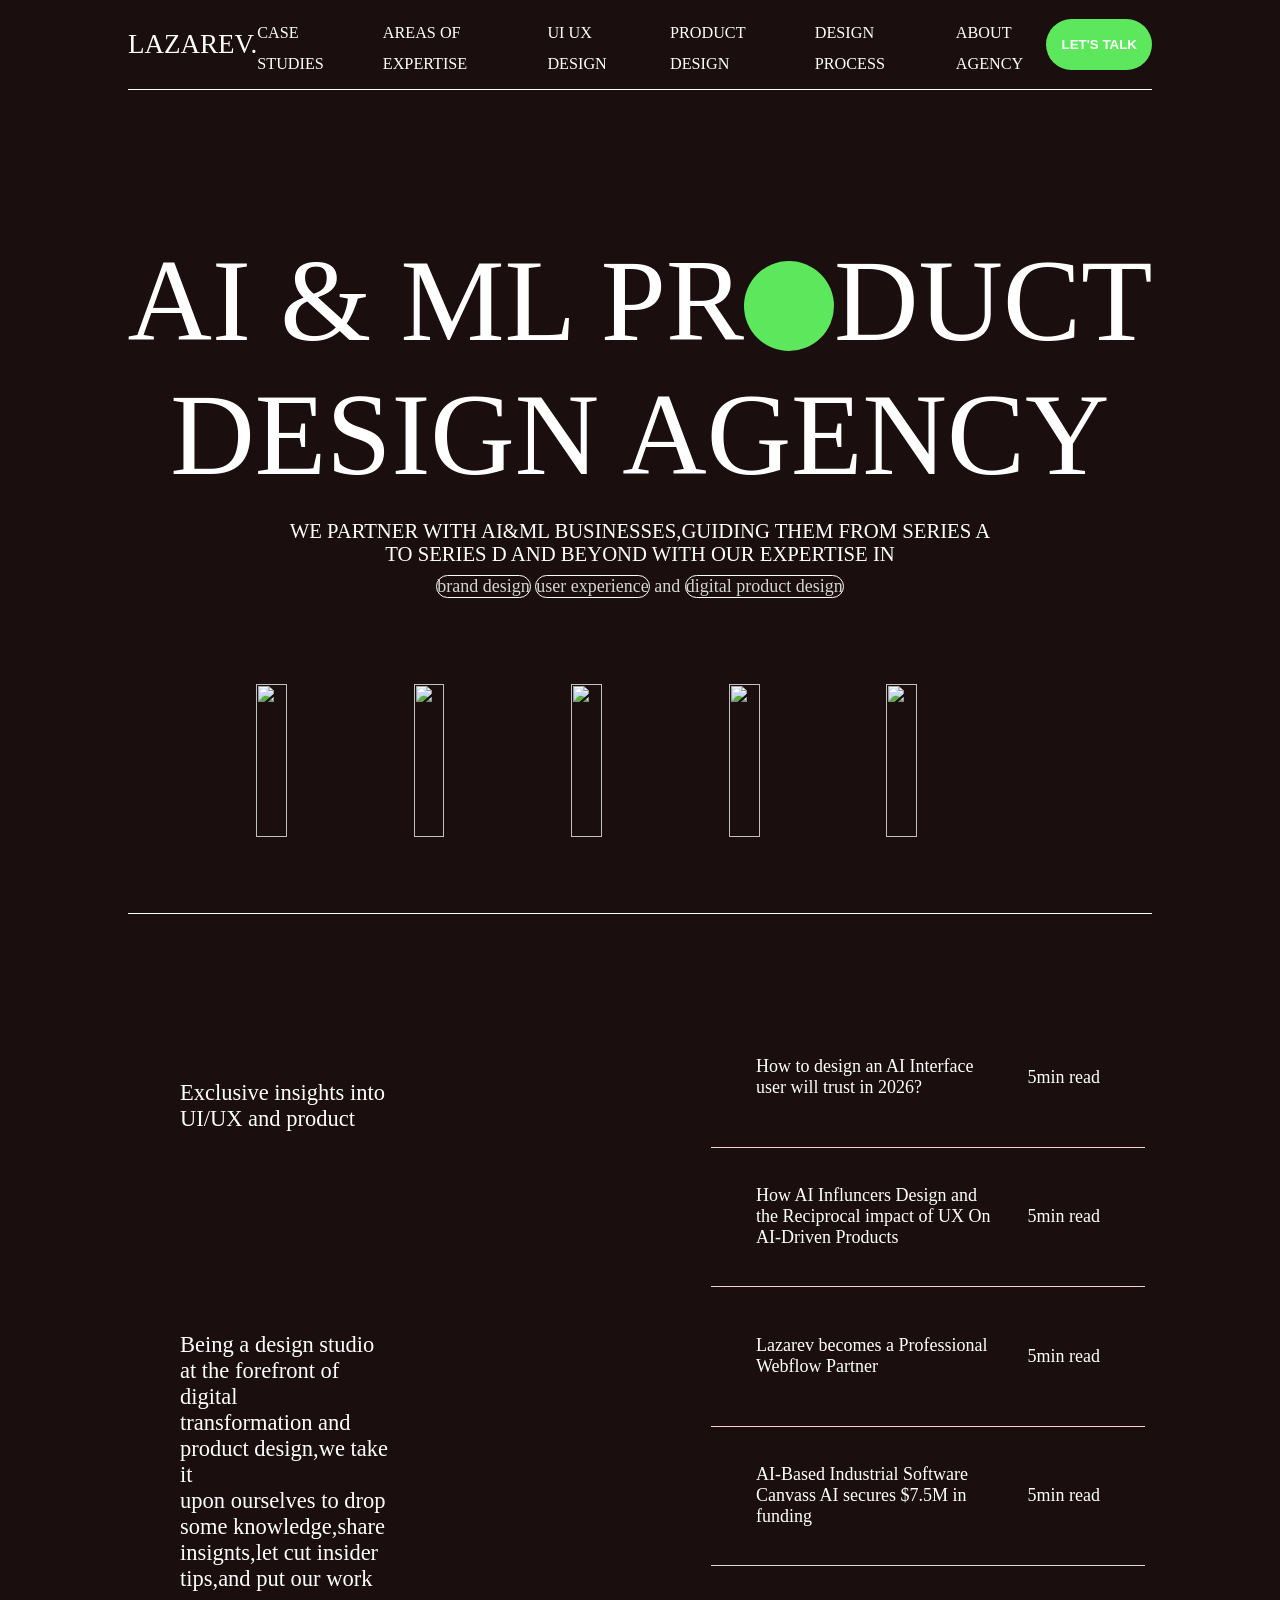
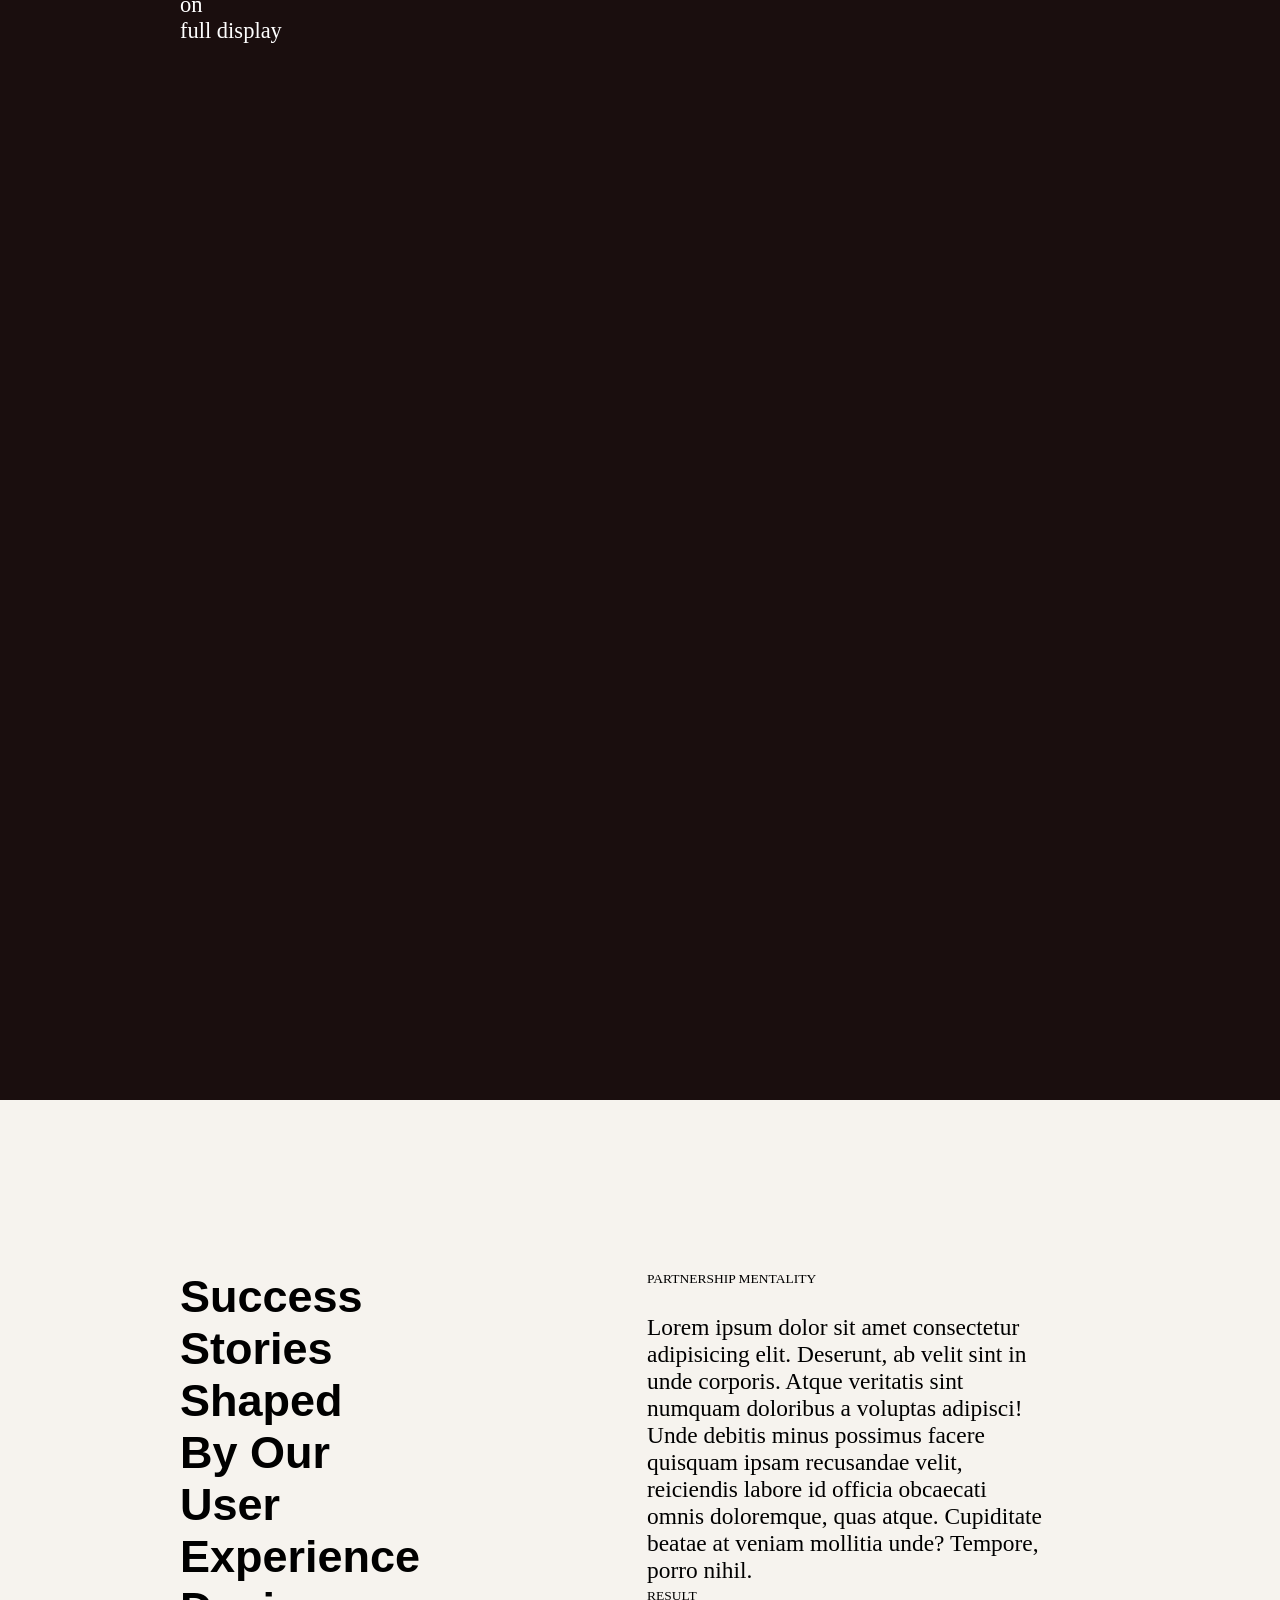
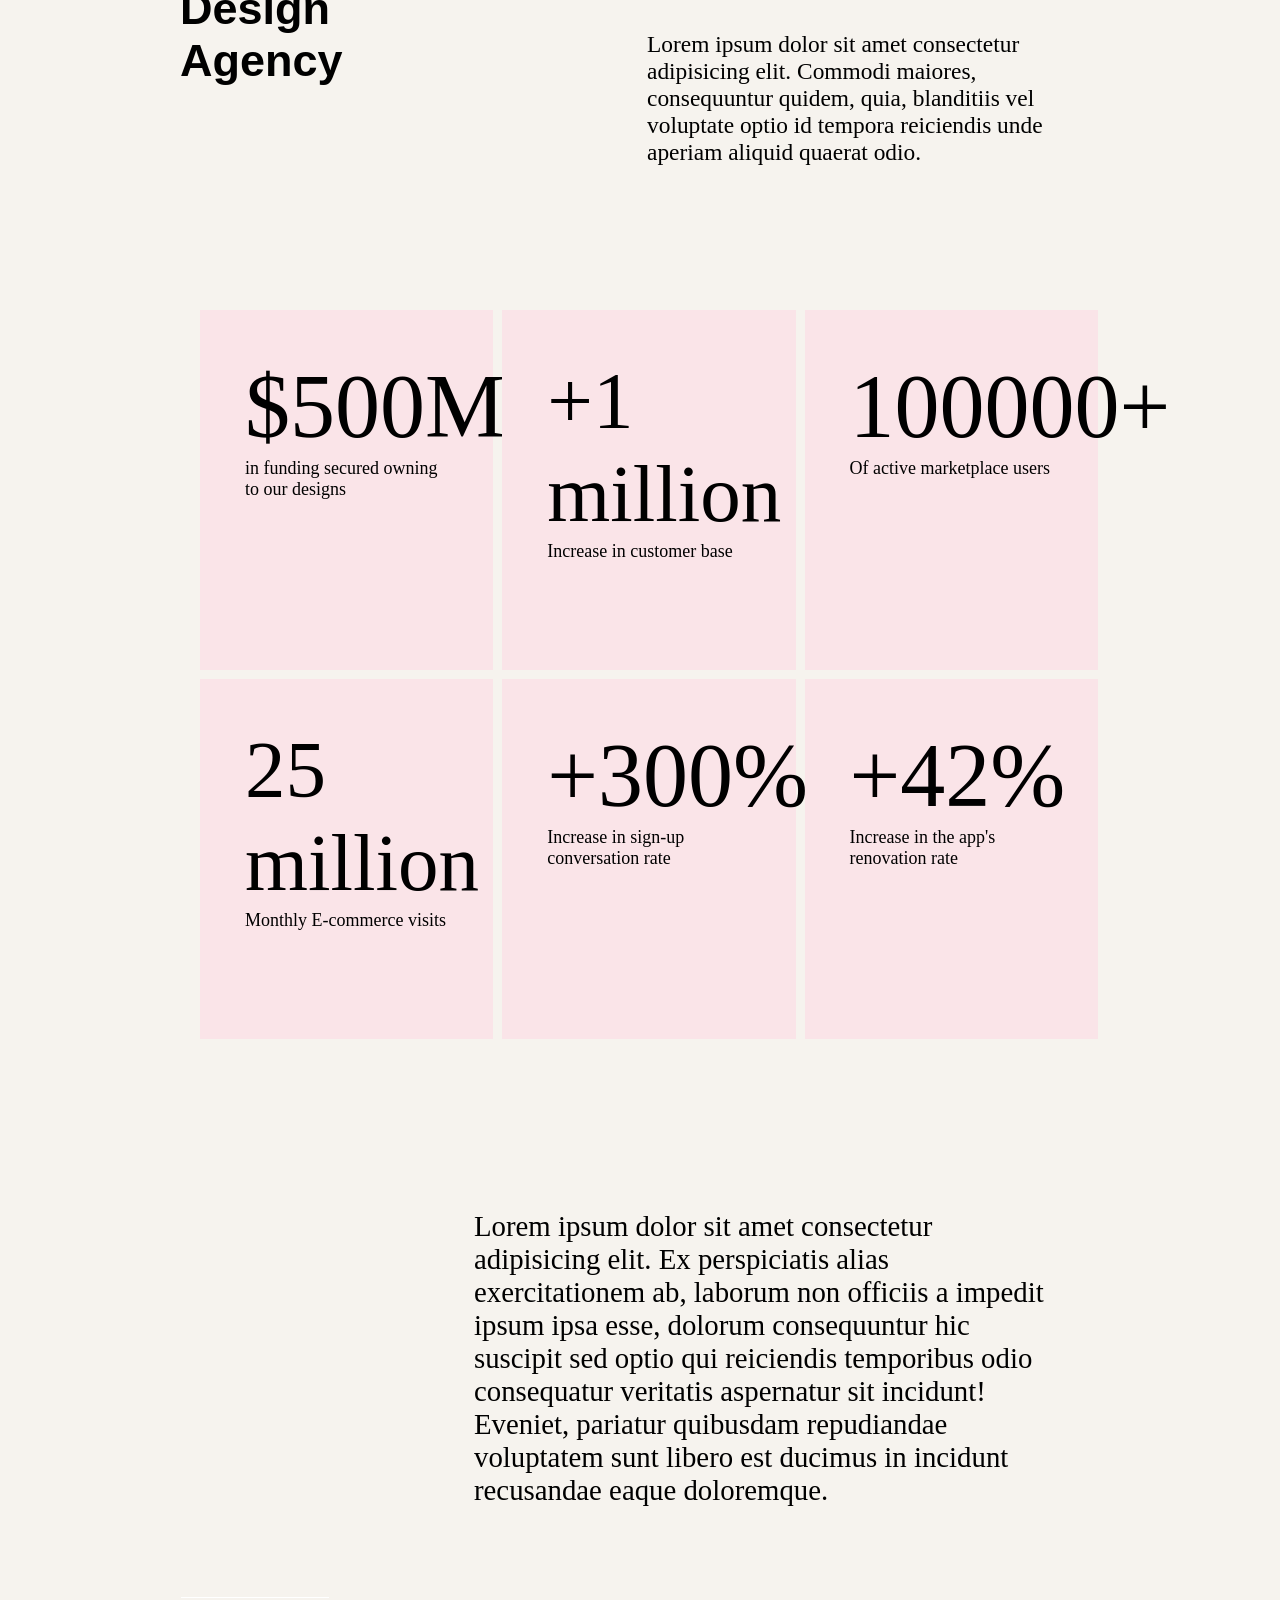
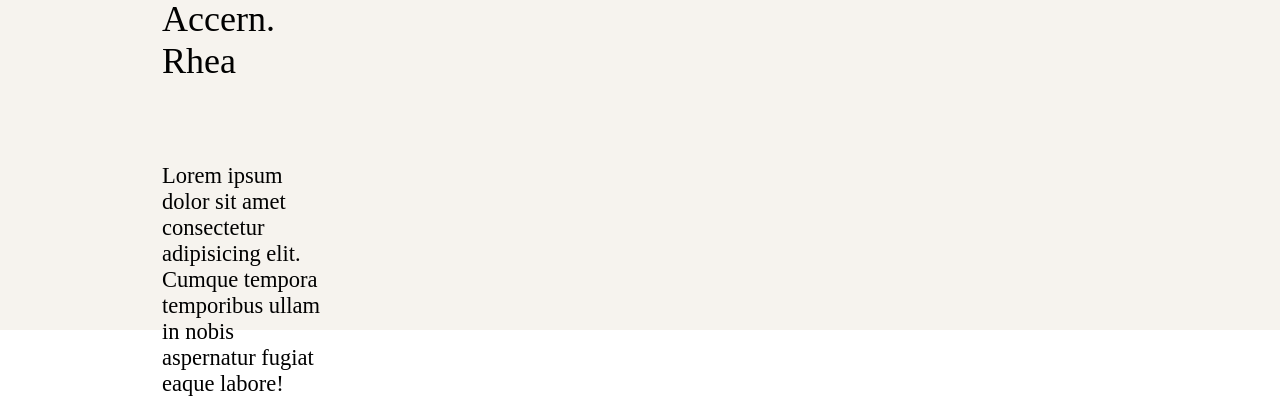
==== Project5/index.html @ ddbe60f5 "Add files via upload" ====
<!DOCTYPE html>
<html lang="en">
<head>
    <meta charset="UTF-8">
    <meta name="viewport" content="width=device-width, initial-scale=1.0">
    <title>Document</title>
    <link rel="stylesheet" href="style.css">
</head>
<body>
    <div id="main">
        <div id="page1">
            <div id="nav">
                <h1>LAZAREV.</h1>
                <div id="navmiddle">
                    <h1><span>case studies</span></h1>
                    <h1><span>areas of expertise</span></h1>
                    <h1><span>ui ux design</span></h1>
                    <h1><span>product design</span></h1>
                    <h1><span>design process</span></h1>
                    <h1><span>about agency</span></h1>

                </div>
                <button>Let's talk</button>
            <div id="hiddennav"></div>
                
                
            </div>
            <div id="centre">
                <h1>ai & ml pr <div id="square"></div>
                     duct</h1>
                <h1>design agency</h1>
                <h4>We partner with AI&ML businesses,guiding them from series A <br>to series D and beyond with our expertise in</h4>
                   
                <div class="four">
                     <h5>brand design</h5>
                    <h5>user experience</h5>
                    <h5>and</h5>
                    <h5>digital product design</h5>
                </div> 
            </div>
            
            <div id="animation">
                <img src="https://i.pinimg.com/736x/db/18/e2/db18e25f9e18294e608ff51ba091f2b1.jpg" alt="">
                <img src="https://i.pinimg.com/736x/65/fa/9c/65fa9ceddb6ac8fe154c965c590acd57.jpg" alt="">
                <img src="https://i.pinimg.com/736x/5e/98/a1/5e98a1c0d68e0d196a24e7332309b95d.jpg" alt="">
                <img src="https://i.pinimg.com/1200x/1d/50/ad/1d50add15b368eb6d17d55199e2eb02c.jpg" alt="">
                <img src="https://i.pinimg.com/736x/18/ba/cf/18bacfde3a6a61a65d5fd6908a1a15e6.jpg" alt="">
                <img src="https://i.pinimg.com/736x/89/7f/f3/897ff30426b128c065d9c018cc196bc5.jpg" alt="">
            </div>
            <div id="underline"></div>
        </div>
        
        <div id="page2">
            <div id="left">
                <div id="left-top">
                    <h4>Exclusive insights into <br>
                    UI/UX and product</h4>
                </div>
                <div id="left-bottom">
                    <h4>Being a design studio at the forefront of digital <br>
                    transformation and product design,we take it <br>
                upon ourselves to drop some knowledge,share <br>
            insignts,let cut insider tips,and put our work on <br>
        full display </h4>
                </div>

            </div>
            <div id="right">
                <div id="first">
                    <h4>How to design an AI Interface user will trust in 2026?</h4>
                    <h6>5min read</h6>
                </div>
                <div id="second">
                    <h4>How AI Influncers Design and the Reciprocal impact of UX On AI-Driven Products</h4>
                    <h6>5min read</h6>
                </div>
                <div id="third">
                    <h4>Lazarev becomes a Professional Webflow Partner</h4>
                    <h6>5min read</h6>
                </div>
                <div id="fourth">
                   <h4> AI-Based Industrial Software Canvass AI secures $7.5M in funding</h4>
                   <h6>5min read</h6>
                </div>

            </div>

        </div>
        <div id="page3">
            <div id="video">
               
                <video autoplay loop muted src="./video.mp4"></video>
            </div>
        </div>
        <div id="page4">
            <div id="leftt">
                <h2>Success Stories <br>Shaped By Our <br>User Experience <br>Design Agency</h2>
            </div>
            <div id="rightt">
                <div id="righttop">
                    <h6>PARTNERSHIP MENTALITY</h6>
                    <h3>Lorem ipsum dolor sit amet consectetur adipisicing elit. Deserunt, ab velit sint in unde corporis. Atque veritatis sint numquam doloribus a voluptas adipisci! Unde debitis minus possimus facere quisquam ipsam recusandae velit, reiciendis labore id officia obcaecati omnis doloremque, quas atque. Cupiditate beatae at veniam mollitia unde? Tempore, porro nihil.</h3>
                </div>
                <div id="rightbottom">
                    <h6>RESULT</h6>
                    <h3>Lorem ipsum dolor sit amet consectetur adipisicing elit. Commodi maiores, consequuntur quidem, quia, blanditiis vel voluptate optio id tempora reiciendis unde aperiam aliquid quaerat odio.</h3>
                </div>

            </div>
        </div>
        <div id="page5">
            <div id="top">
                <div id="a">
                    <h1>$500M</h1>
                    <h5>in funding secured owning to our designs</h5>
                </div>
                <div id="b">
                    <h1>+1 million</h1>
                    <h5>Increase in customer base</h5>
                </div>
                <div id="c">
                    <h1>100000+</h1>
                    <h5>Of active marketplace users</h5>
                </div>
            </div>
              <div id="bottom">
                <div id="d">
                    <h1>25 million</h1>
                    <h5>Monthly E-commerce visits</h5>
                </div>
                <div id="e">
                    <h1>+300%</h1>
                    <h5>Increase in sign-up conversation rate</h5>
                </div>
                <div id="f">
                    <h1>+42%</h1>
                    <h5>Increase in the app's renovation rate</h5>
                </div>
            </div>
        </div>
        <div id="page6">
            <div id="top">
                <!-- <h5>Feature digital <br>design product</h5> -->
                <h2>Lorem ipsum dolor sit amet consectetur adipisicing elit. Ex perspiciatis alias exercitationem ab, laborum non officiis a impedit ipsum ipsa esse, dolorum consequuntur hic suscipit sed optio qui reiciendis temporibus odio consequatur veritatis aspernatur sit incidunt! Eveniet, pariatur quibusdam repudiandae voluptatem sunt libero est ducimus in incidunt recusandae eaque doloremque.</h2>
            </div>
            <div id="down">
                <div id="downleft">
            <div id="underline"></div>
                    
                    <h1>Accern. Rhea </h1>
                    <h4>Lorem ipsum dolor sit amet consectetur adipisicing elit. Cumque tempora temporibus ullam in nobis aspernatur fugiat eaque labore!</h4>
                </div>
                <div id="downright">
                    <video autoplay loop muted src="./video.mp4"></video>
                </div>

            </div>

        </div>

    
    </div>
    <script src="https://cdnjs.cloudflare.com/ajax/libs/gsap/3.13.0/gsap.min.js" integrity="sha512-NcZdtrT77bJr4STcmsGAESr06BYGE8woZdSdEgqnpyqac7sugNO+Tr4bGwGF3MsnEkGKhU2KL2xh6Ec+BqsaHA==" crossorigin="anonymous" referrerpolicy="no-referrer"></script>
    <script src="https://cdnjs.cloudflare.com/ajax/libs/gsap/3.13.0/ScrollTrigger.min.js" integrity="sha512-P2IDYZfqSwjcSjX0BKeNhwRUH8zRPGlgcWl5n6gBLzdi4Y5/0O4zaXrtO4K9TZK6Hn1BenYpKowuCavNandERg==" crossorigin="anonymous" referrerpolicy="no-referrer"></script>
    <script src="script.js"></script>
</body>
</html>
---- Project5/style.css ----
*{
    margin:0;
    padding: 0;
    box-sizing: border-box;
}
html,body{
    height: 100%;
    width: 100%;
    color: #ffffff;
}

#page1{
    height: 100vh;
    width: 100%;
    background-color: rgb(26, 14, 14);
    
}
#nav{
    height: 10vh;
    width: 80%;
    /* background-color: red; */
    /* position: fixed; */
    display: flex;
    margin-left: 10%;
    align-items: center;
    justify-content: space-between;
    /* padding: 6vh 13vh; */
    border-bottom: 1px solid #ffffff;
}
#nav h1{
    font-size: 3vh;
    font-weight: 400;
}
#nav button{
    height: 5.6vh;
    width: 15vh;
    background-color: rgb(92, 231, 92);
    border-radius: 50px;
    text-transform: uppercase;
    border: none;
    color: #fff;
    font-weight: 700;
    display: flex;
    align-items: center;
    justify-content: center;

}
#navmiddle{
    display: flex;
    align-items: center;
    gap: 5vh;
}
#navmiddle h1 span{
    font-size: 1.8vh;
    font-weight: 200;
    text-transform: uppercase;
}
#navmiddle h1 span:hover{
    text-decoration: underline;
    color: rgba(244, 202, 202, 0.933);
}





#centre{
    height:50vh;
    width: 100%;
    /* background-color: red; */
   margin-top: 16vh;
    
  
}
#centre h1{
    font-size: 13vh;
    text-transform: uppercase;
    display: flex;
    align-items: center;
    justify-content: center;
    font-weight: 500;
}
#square{
    height: 10vh;
    width: 10vh;
    background-color: rgb(92, 231, 92);
    border-radius: 50%;
    margin-top: 1vh;
}
#centre h4{
    font-size: 2.3vh;
    text-transform: uppercase;
    display: flex;
    align-items: center;
    justify-content: center;
    font-weight: 500;
    text-align: center;
    margin-top: 2vh;
    font-weight: 50;
    
}
.four{
    display: flex;
    align-items: center;
    justify-content: center;
    gap: 0.5vh;
}
.four h5{
    width: fit-content;
    font-size: 2vh;
    font-weight: 100;
    border: 1px solid #fff;
    border-radius: 50px;
    margin-top: 1vh;
    color: #d5d4d4;
    
}
.four h5:nth-last-child(2){
   border: none;
}

#animation{
    height: 17vh;
    width: 60%;
    /* background-color: red; */
    margin-left: 20%;
    display: inline-block;
    position: relative;
    white-space: nowrap;
    overflow-x: hidden;
    overflow-y: hidden;
    object-fit: cover;
    object-position: center;
    /* border-bottom: 1px solid #ffffff; */
    
    

}
#animation img{
    height: 100%;
    width: 20%;
    /* border-right: 2px solid #fff; */
    animation-name: anime;
    animation-duration: 7s;
    animation-timing-function: linear;
    animation-iteration-count: infinite;
    

}
@keyframes anime {
    from{
        transform: translateX(0);
    }
    to{
        transform: translateX(-100%);
    }
}

#underline{
    width: 80%;
    margin-left: 10%;
   margin-top: 8vh;
    height:0.1vh;
    background-color: red;
    border-bottom: 0.1px solid #fff;

}

#page2{
    height: 100vh;
    width: 100%;
    background-color: rgb(26, 14, 14);
    display: flex;
    padding-top: 5vh;
}

#left{
    height: 80%;
    width: 45%;
    /* background-color: red; */
    padding: 7vh 15vh;
}
#left-top{
    height: 50%;
    width: 100%;
    /* background-color: bisque; */
    padding: 8vh 5vh;
}
#left-top h4{
    font-size: 2.5vh;
    font-weight: 100;
    
}
#left-bottom{
    height: 50%;
    width: 100%;
    /* background-color:aquamarine; */
     padding: 5vh 5vh;
}
#left-bottom h4{
    font-size: 2.5vh;
    font-weight: 100;
}
#right{
    height: 80%;
    width: 55%;
    /* background-color: blue; */
    padding: 7vh 15vh;
}
#first{
    height: 25%;
    width: 100%;
    /* background-color: green; */
     padding: 5vh 5vh;
     display: flex;
     align-items: center;
     justify-content: space-between;
     border-bottom: 0.1px solid #fdcfcf;
}

#first h4{
     font-size: 2vh;
    font-weight: 100;
    width: 70%;
}
#first h6{
     font-size: 2vh;
    font-weight: 100;
    
    
}
#second{
    height: 25%;
    width: 100%;
    /* background-color:maroon; */
     padding: 5vh 5vh;
     display: flex;
     align-items: center;
     justify-content: space-between;
     border-bottom: 0.1px solid #fdcfcf;
}
#second h4{
     font-size: 2vh;
    font-weight: 100;
    width: 70%;
}
#second h6{
     font-size: 2vh;
    font-weight: 100;
}
#third{
    height: 25%;
    width: 100%;
    /* background-color: pink; */
     padding: 5vh 5vh;
     display: flex;
     align-items: center;
     justify-content: space-between;
     border-bottom: 0.1px solid #fdcfcf;
}
#third h4{
     font-size: 2vh;
    font-weight: 100;
    width: 70%;
}
#third h6{
     font-size: 2vh;
    font-weight: 100;
}
#fourth{
    height: 25%;
    width: 100%;
    /* background-color: yellow; */
     padding: 5vh 5vh;
     display: flex;
     align-items: center;
     justify-content: space-between;
     border-bottom: 0.1px solid #dadada;
}
#fourth h4{
     font-size: 2vh;
    font-weight: 100;
    width: 70%;
}
#fourth h6{
     font-size: 2vh;
    font-weight: 100;
}

#page3{
    height: 100vh;
    width: 100%;
    background-color: rgb(26, 14, 14);
    /* background-color: red; */
    background-image: url();
    padding: 1vh 10vh;

    
}
#video{
    height: 80%;
    width: 100%;
    /* background-color: blue; */
}
#video video{
    height: 100%;
    width: 100%;
    object-fit: cover;
}
#page4{
    height: 80vh;
    width: 100%;
    background-color: rgb(246, 243, 238);
    color: #000;
    display:flex;
  
}
#leftt{
    height: 100%;
    width: 40%;
    /* background-color: red; */
    padding: 19vh 20vh;
    
}
#leftt h2{
    font-size: 5vh;
    font-weight: 550;
    font-family:sans-serif;
    
}
#rightt{
    height: 100%;
    width: 60%;
    /* background-color: blueviolet; */
    padding: 19vh 15vh;
    
    
}
#righttop{
    height: 60%;
    width: 100%;
    /* background-color: yellow; */
    margin-bottom: 10vh;
}
#righttop h3{
    font-size: 2.6vh;
    font-weight: 100;
    width: 80%;
}
#righttop h6{
    font-size: 1.5vh;
    font-weight: 100;
    margin-bottom: 3vh;
}
#rightbottom{
    height: 40%;
    width: 100%;
    /* background-color: green; */
}
#rightbottom h3{
    font-size: 2.6vh;
    font-weight: 100;
    width: 80%;
}
#rightbottom h6{
    font-size: 1.5vh;
    font-weight: 100;
     margin-bottom: 3vh;
}

#page5{
    height: 100vh;
    width: 100%;
    /* background-color: red; */
    background-color: rgb(246,243,238);
    padding: 10vh 10vh;
    color: #000;
}
#top{
    height: 40vh;
    width: 80%;
    /* background-color: blue; */
    display: flex;
    margin-left: 10%;
    margin-bottom: 1vh;

}
#a{
    height: 100%;
    width: 33.33%;
    background-color: rgb(250, 228, 232);
    padding: 5vh 5vh;
    margin-right: 1vh;
}
#a h1{
    font-size: 10vh;
    font-weight: 100;
}
#a h5{
    font-size: 2vh;
    font-weight: 100;
}

#b{
    height: 100%;
    width: 33.33%;
    background-color: rgb(250, 228, 232);
    padding: 5vh 5vh;
     margin-right: 1vh;
}
#b h1{
    font-size: 9vh;
    font-weight: 100;
}
#b h5{
    font-size: 2vh;
    font-weight: 100;
}

#c{
    height: 100%;
    width: 33.33%;
    background-color:rgb(250, 228, 232);
    padding: 5vh 5vh;
}
#c h1{
    font-size: 10vh;
    font-weight: 100;
}
#c h5{
    font-size: 2vh;
    font-weight: 100;
}

#bottom{
    height: 40vh;
    width: 80%;
    /* background-color: blueviolet; */
    display: flex;
    margin-left: 10%;
}
#d{
    height: 100%;
    width: 33.33%;
    background-color:rgb(250, 228, 232);
    padding: 5vh 5vh;
     margin-right: 1vh;
}
#d h1{
    font-size: 9vh;
    font-weight: 100;
}
#d h5{
    font-size: 2vh;
    font-weight: 100;
}


#e{
    height: 100%;
    width: 33.33%;
    background-color: rgb(250, 228, 232);
    padding: 5vh 5vh;
     margin-right: 1vh;
}
#e h1{
    font-size: 10vh;
    font-weight: 100;
}
#e h5{
    font-size: 2vh;
    font-weight: 100;
}

#f{
    height: 100%;
    width: 33.33%;
    background-color: rgb(250, 228, 232);
    padding: 5vh 5vh;
}
#f h1{
    font-size: 10vh;
    font-weight: 100;
}
#f h5{
    font-size: 2vh;
    font-weight: 100;
}
#page6{
    height: 90vh;
    width: 100%;
    /* background-color: red; */
    background-color: rgb(246,243,238);
    color: #000;
}
 #page6 #top{
    height: 40vh;
    width: 60%;
    /* background-color: blueviolet; */
    margin-left: 30%;
    padding: 10vh 10vh;
}
#top h2{
    font-size:3.2vh;
    font-weight: 100;
}
#down{
    height: 50vh;
    width: 100%;
    /* background-color: #fff; */
    display: flex;
    padding: 0vh 10vh;
  
}
#downleft{
    height: 100%;
    width: 30%;
    /* background-color: antiquewhite; */
    padding: 4vh 8vh;
    
  

}
#downleft h1{
    font-size: 4vh;
    font-weight: 200;
    margin-bottom: 9vh;
    /* border-top: 2px solid #000; */
   
}
#downleft h4{
    font-size: 2.5vh;
    font-weight: 200;
    width: 90%;
    
}
#downright{
    height: 100%;
    width: 70%;
    /* background-color:bisque; */
}
#downright video{
    height: 100%;
    width: 100%;
    object-fit: cover;
}
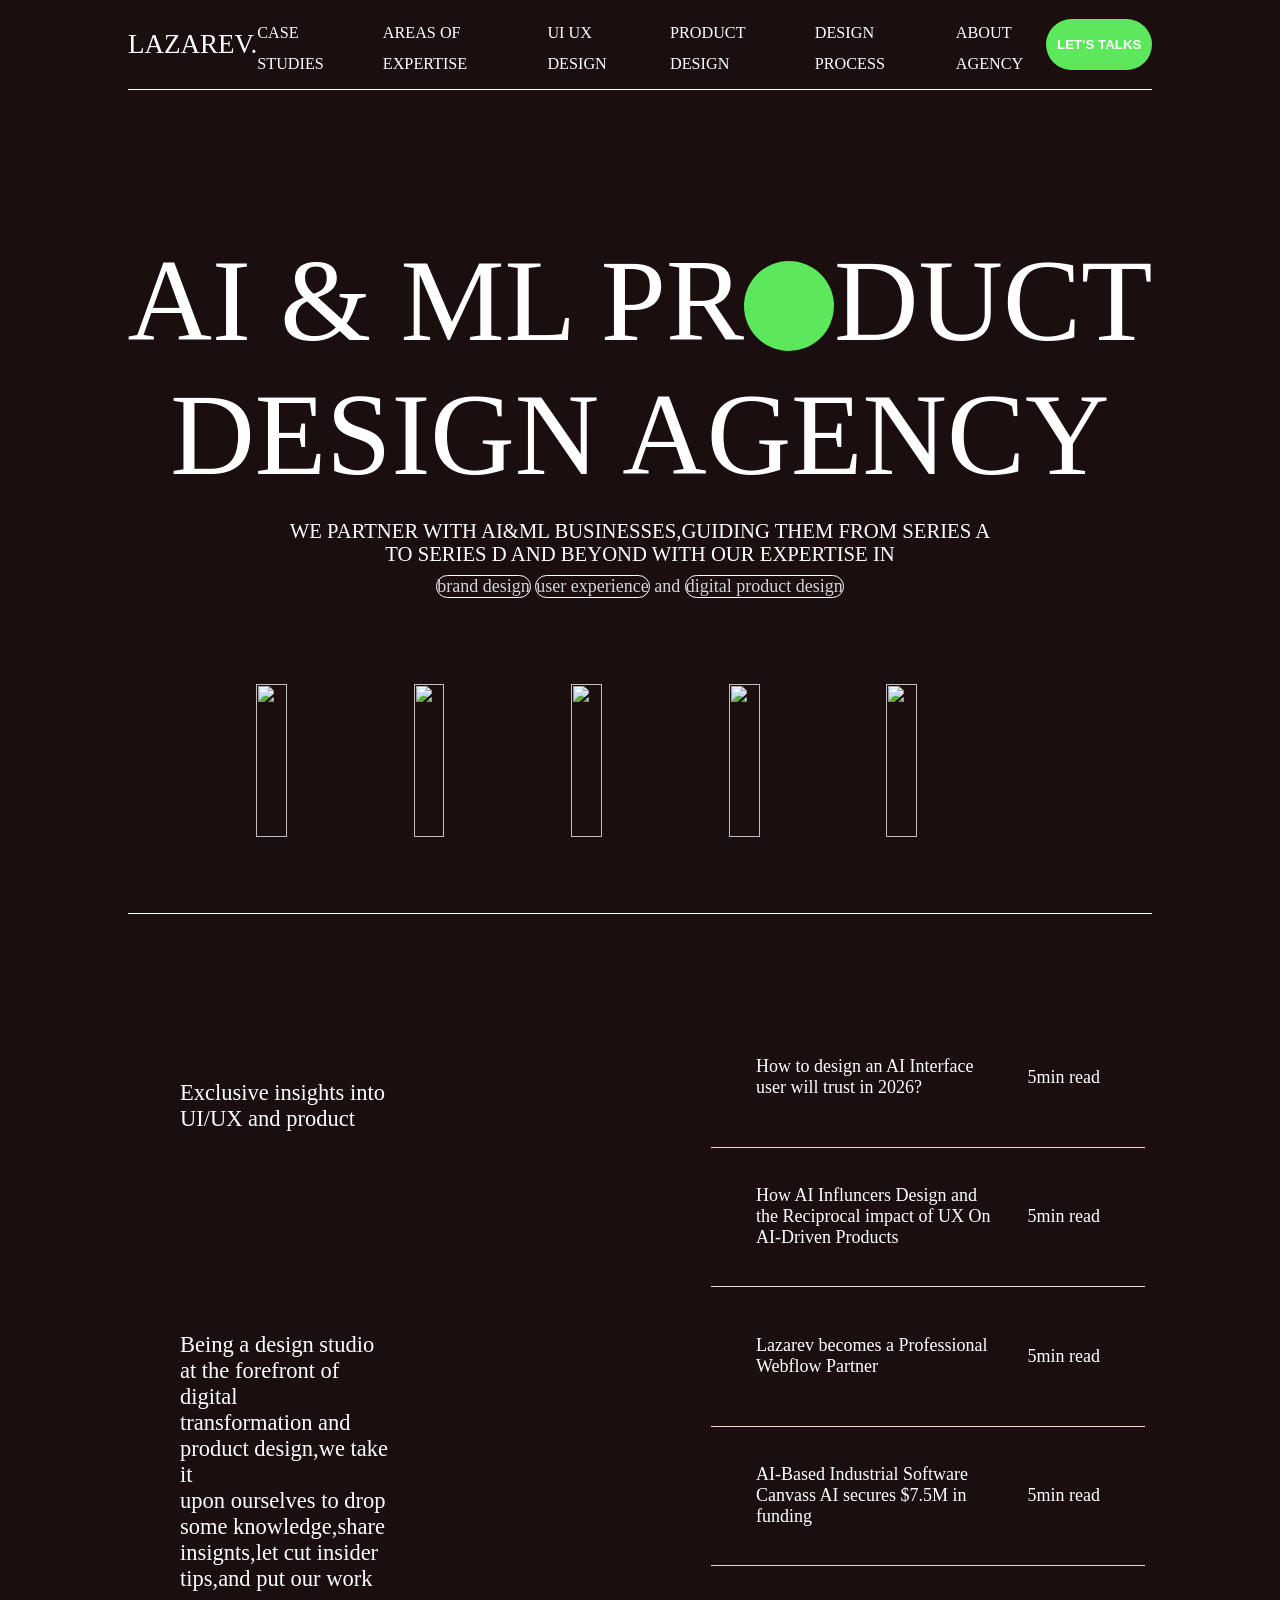
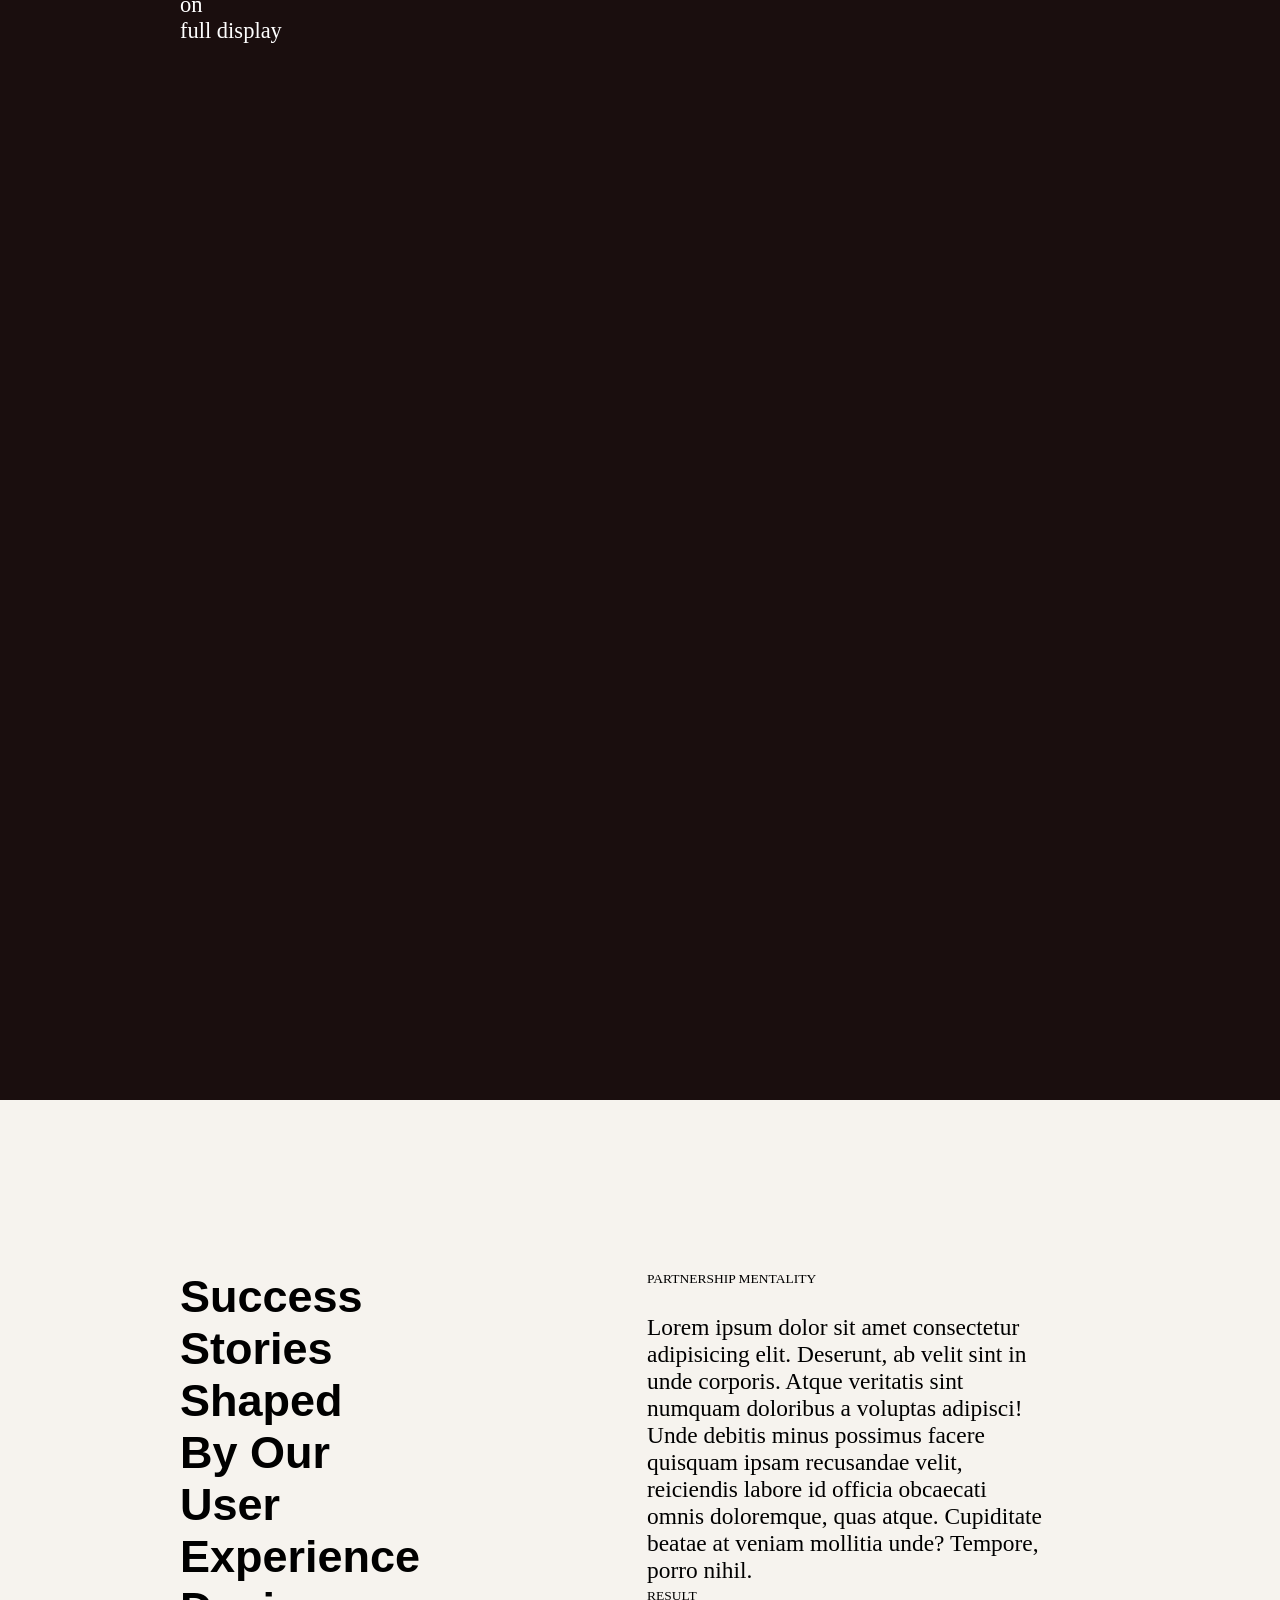
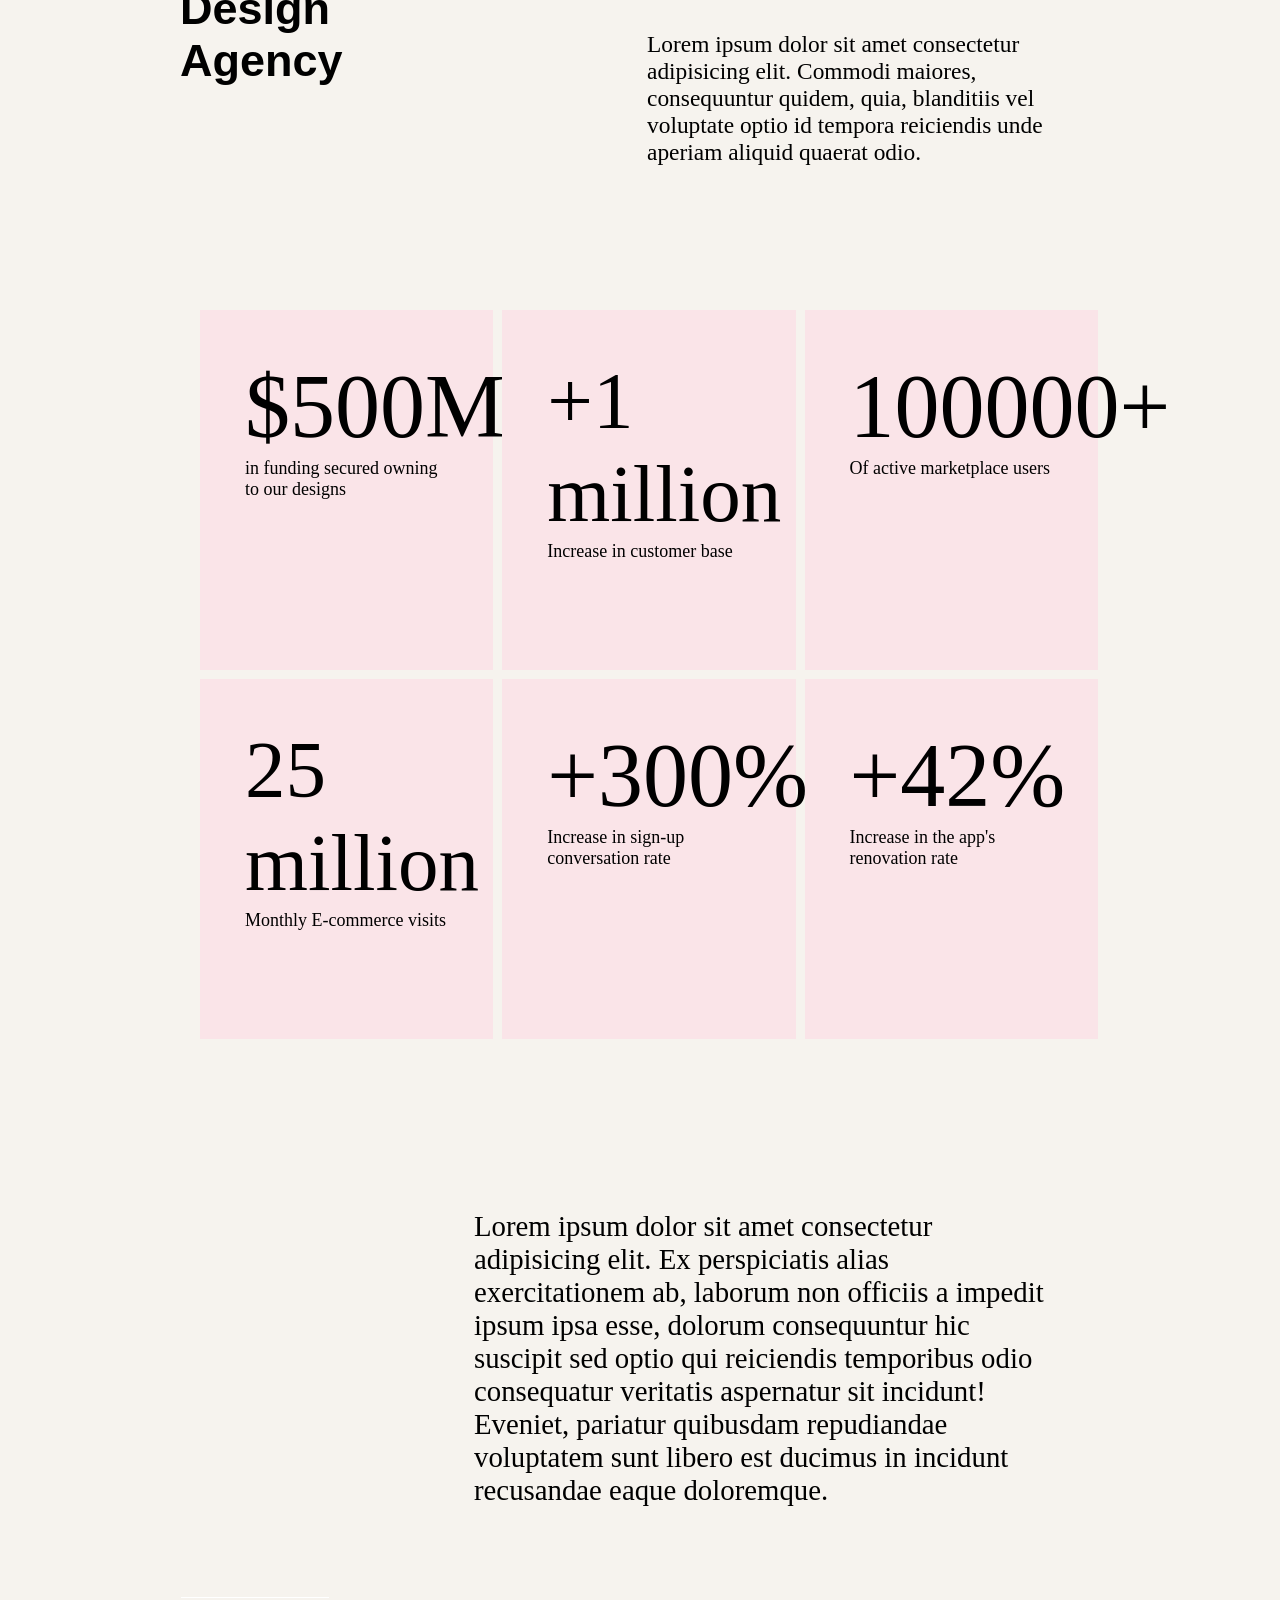
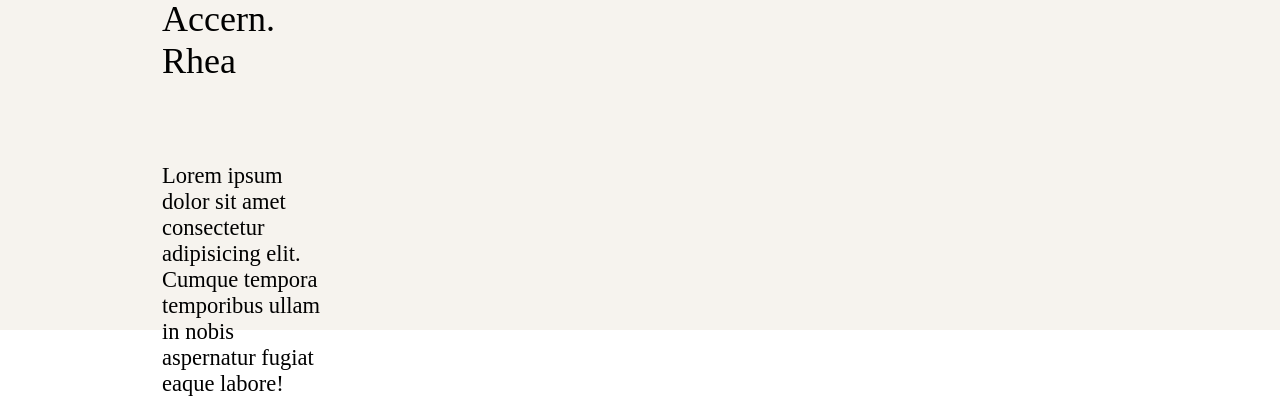
==== commit fe30c5c1: "Fix HTML structure and update content" ====
--- a/Project5/index.html
+++ b/Project5/index.html
@@ -20,7 +20,7 @@
                     <h1><span>about agency</span></h1>
 
                 </div>
-                <button>Let's talk</button>
+                <button>Let's talks</button>
             <div id="hiddennav"></div>
                 
                 
@@ -164,4 +164,4 @@
     <script src="https://cdnjs.cloudflare.com/ajax/libs/gsap/3.13.0/ScrollTrigger.min.js" integrity="sha512-P2IDYZfqSwjcSjX0BKeNhwRUH8zRPGlgcWl5n6gBLzdi4Y5/0O4zaXrtO4K9TZK6Hn1BenYpKowuCavNandERg==" crossorigin="anonymous" referrerpolicy="no-referrer"></script>
     <script src="script.js"></script>
 </body>
-</html>+</html>
